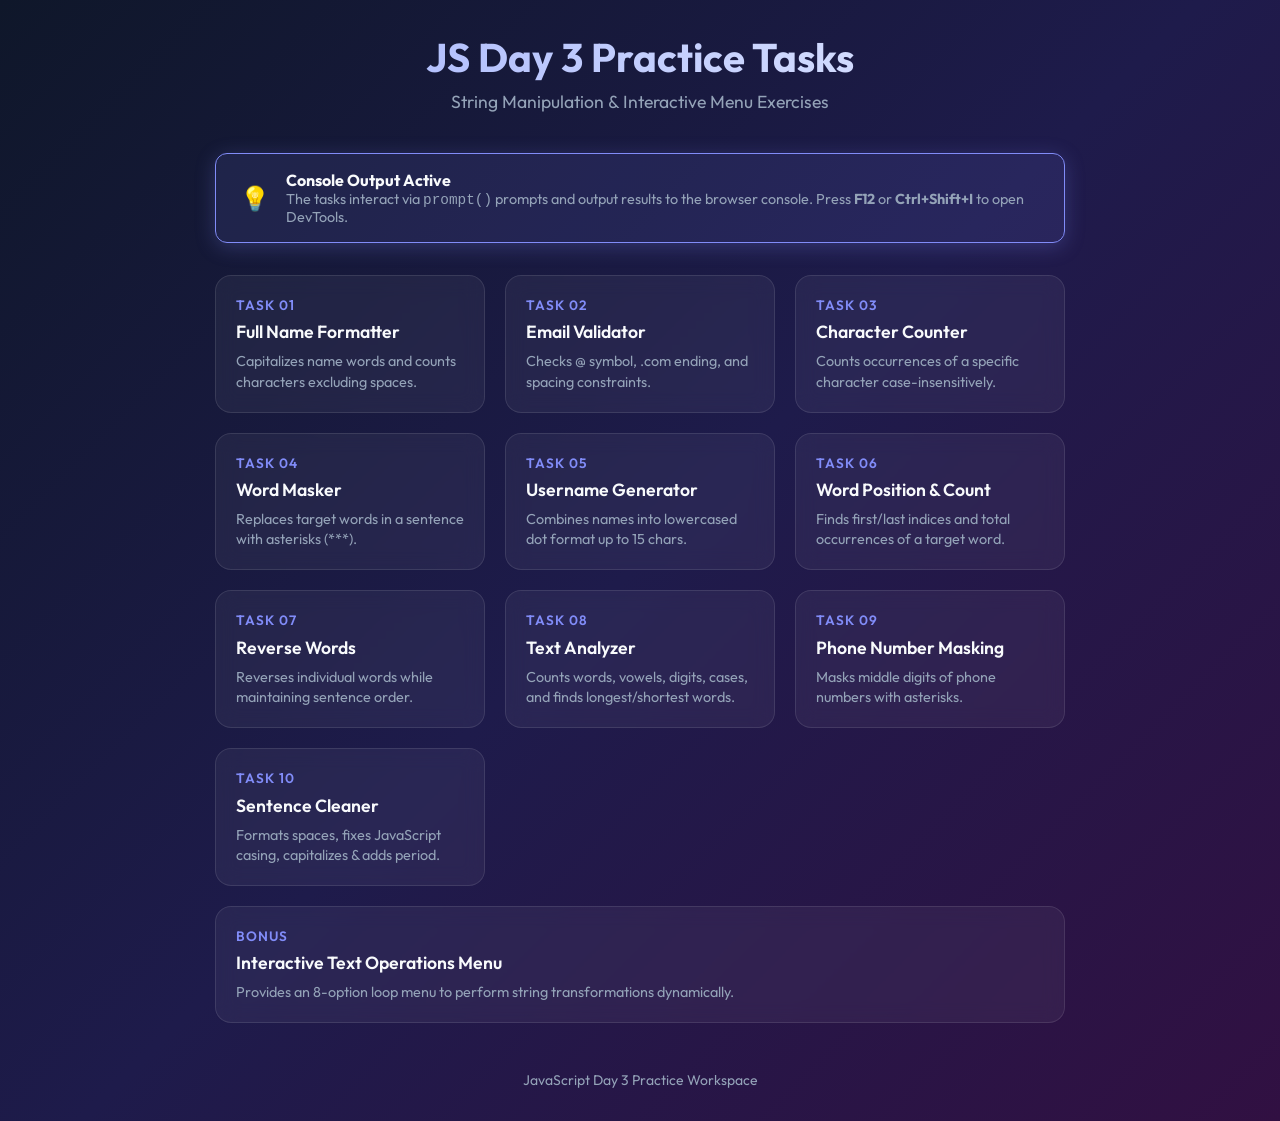
==== day 3/index.html @ b63903ec "Add files via upload" ====
<!DOCTYPE html>
<html lang="en">

<head>
  <meta charset="UTF-8">
  <meta name="viewport" content="width=device-width, initial-scale=1.0">
  <title>JavaScript Day 3 Tasks</title>
  <link rel="preconnect" href="https://fonts.googleapis.com">
  <link rel="preconnect" href="https://fonts.gstatic.com" crossorigin>
  <link href="https://fonts.googleapis.com/css2?family=Outfit:wght@300;400;600;700&display=swap" rel="stylesheet">
  <style>
    :root {
      --bg-gradient: linear-gradient(135deg, #0f172a 0%, #1e1b4b 50%, #311042 100%);
      --card-bg: rgba(255, 255, 255, 0.05);
      --card-border: rgba(255, 255, 255, 0.1);
      --text-main: #f8fafc;
      --text-muted: #94a3b8;
      --accent: #818cf8;
      --accent-glow: rgba(129, 140, 248, 0.25);
    }

    * {
      box-sizing: border-box;
      margin: 0;
      padding: 0;
    }

    body {
      font-family: 'Outfit', sans-serif;
      background: var(--bg-gradient);
      min-height: 100vh;
      color: var(--text-main);
      display: flex;
      flex-direction: column;
      align-items: center;
      padding: 2rem 1rem;
    }

    .container {
      max-width: 850px;
      width: 100%;
    }

    header {
      text-align: center;
      margin-bottom: 2.5rem;
    }

    h1 {
      font-size: 2.5rem;
      font-weight: 700;
      background: linear-gradient(90deg, #a5b4fc, #e0e7ff);
      -webkit-background-clip: text;
      -webkit-text-fill-color: transparent;
      margin-bottom: 0.5rem;
    }

    .subtitle {
      color: var(--text-muted);
      font-size: 1.1rem;
    }

    .notice-card {
      background: rgba(129, 140, 248, 0.1);
      border: 1px solid var(--accent);
      border-radius: 12px;
      padding: 1rem 1.5rem;
      margin-bottom: 2rem;
      display: flex;
      align-items: center;
      gap: 1rem;
      box-shadow: 0 4px 20px var(--accent-glow);
    }

    .notice-card span {
      font-size: 1.5rem;
    }

    .tasks-grid {
      display: grid;
      grid-template-columns: repeat(auto-fit, minmax(250px, 1fr));
      gap: 1.25rem;
    }

    .task-card {
      background: var(--card-bg);
      border: 1px solid var(--card-border);
      backdrop-filter: blur(10px);
      border-radius: 16px;
      padding: 1.25rem;
      transition: transform 0.2s ease, border-color 0.2s ease;
    }

    .task-card:hover {
      transform: translateY(-4px);
      border-color: var(--accent);
    }

    .task-number {
      font-size: 0.85rem;
      font-weight: 600;
      color: var(--accent);
      text-transform: uppercase;
      letter-spacing: 1px;
      margin-bottom: 0.4rem;
    }

    .task-title {
      font-size: 1.1rem;
      font-weight: 600;
      margin-bottom: 0.5rem;
    }

    .task-desc {
      font-size: 0.9rem;
      color: var(--text-muted);
      line-height: 1.4;
    }

    footer {
      margin-top: 3rem;
      color: var(--text-muted);
      font-size: 0.875rem;
      text-align: center;
    }
  </style>
</head>

<body>
  <div class="container">
    <header>
      <h1 id="mainTitle">JS Day 3 Practice Tasks</h1>
      <p class="subtitle">String Manipulation & Interactive Menu Exercises</p>
    </header>

    <div class="notice-card">
      <span>💡</span>
      <div>
        <strong>Console Output Active</strong>
        <p style="font-size: 0.9rem; color: var(--text-muted);">
          The tasks interact via <code>prompt()</code> prompts and output results to the browser console. Press <strong>F12</strong> or <strong>Ctrl+Shift+I</strong> to open DevTools.
        </p>
      </div>
    </div>

    <div class="tasks-grid">
      <div class="task-card">
        <div class="task-number">Task 01</div>
        <div class="task-title">Full Name Formatter</div>
        <div class="task-desc">Capitalizes name words and counts characters excluding spaces.</div>
      </div>
      <div class="task-card">
        <div class="task-number">Task 02</div>
        <div class="task-title">Email Validator</div>
        <div class="task-desc">Checks @ symbol, .com ending, and spacing constraints.</div>
      </div>
      <div class="task-card">
        <div class="task-number">Task 03</div>
        <div class="task-title">Character Counter</div>
        <div class="task-desc">Counts occurrences of a specific character case-insensitively.</div>
      </div>
      <div class="task-card">
        <div class="task-number">Task 04</div>
        <div class="task-title">Word Masker</div>
        <div class="task-desc">Replaces target words in a sentence with asterisks (***).</div>
      </div>
      <div class="task-card">
        <div class="task-number">Task 05</div>
        <div class="task-title">Username Generator</div>
        <div class="task-desc">Combines names into lowercased dot format up to 15 chars.</div>
      </div>
      <div class="task-card">
        <div class="task-number">Task 06</div>
        <div class="task-title">Word Position & Count</div>
        <div class="task-desc">Finds first/last indices and total occurrences of a target word.</div>
      </div>
      <div class="task-card">
        <div class="task-number">Task 07</div>
        <div class="task-title">Reverse Words</div>
        <div class="task-desc">Reverses individual words while maintaining sentence order.</div>
      </div>
      <div class="task-card">
        <div class="task-number">Task 08</div>
        <div class="task-title">Text Analyzer</div>
        <div class="task-desc">Counts words, vowels, digits, cases, and finds longest/shortest words.</div>
      </div>
      <div class="task-card">
        <div class="task-number">Task 09</div>
        <div class="task-title">Phone Number Masking</div>
        <div class="task-desc">Masks middle digits of phone numbers with asterisks.</div>
      </div>
      <div class="task-card">
        <div class="task-number">Task 10</div>
        <div class="task-title">Sentence Cleaner</div>
        <div class="task-desc">Formats spaces, fixes JavaScript casing, capitalizes & adds period.</div>
      </div>
      <div class="task-card" style="grid-column: 1 / -1;">
        <div class="task-number">Bonus</div>
        <div class="task-title">Interactive Text Operations Menu</div>
        <div class="task-desc">Provides an 8-option loop menu to perform string transformations dynamically.</div>
      </div>
    </div>

    <footer>
      JavaScript Day 3 Practice Workspace
    </footer>
  </div>

  <script src="day3.js"></script>
</body>

</html>
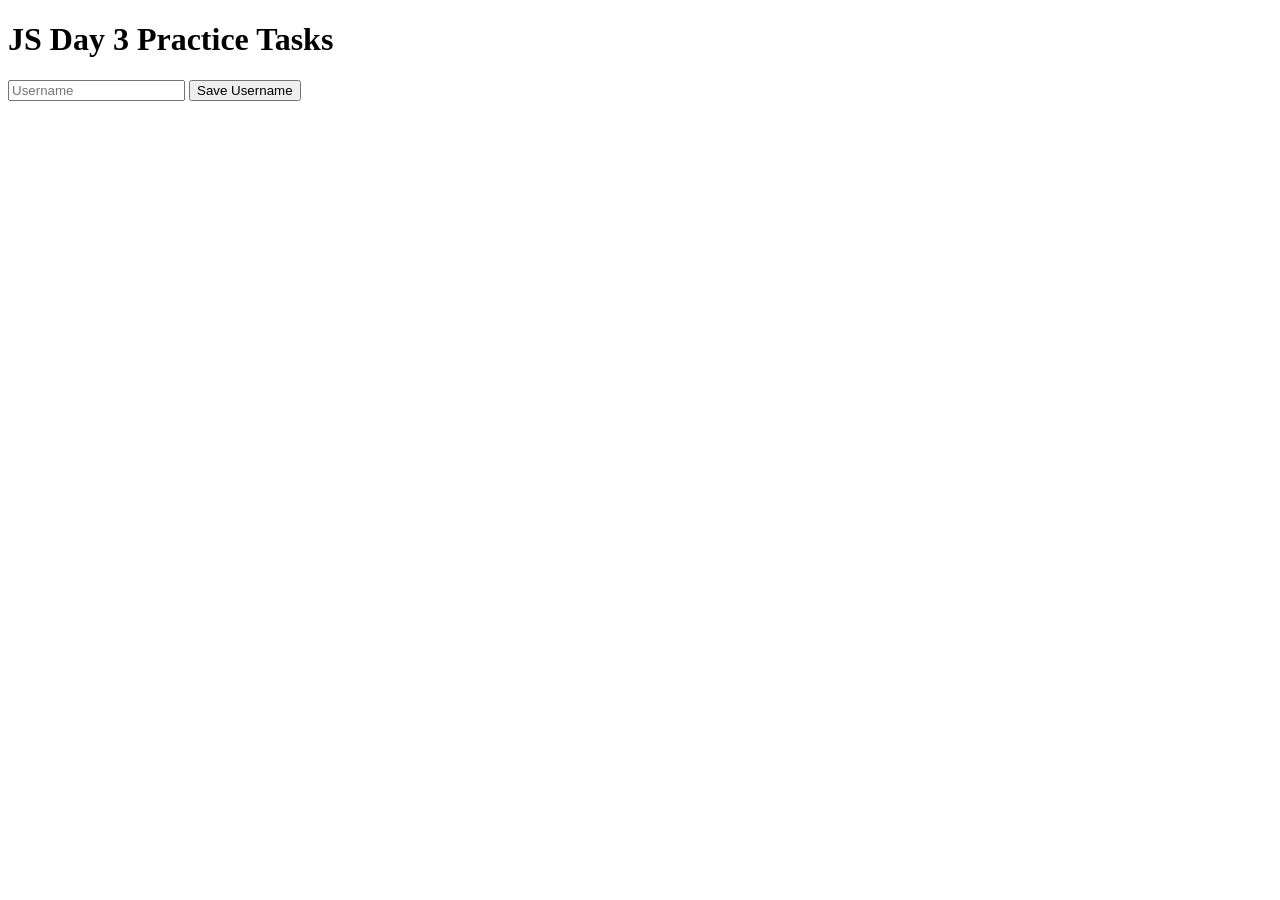
==== commit b869839f: "Update index.html" ====
--- a/day 3/index.html
+++ b/day 3/index.html
@@ -3,210 +3,15 @@
 
 <head>
   <meta charset="UTF-8">
-  <meta name="viewport" content="width=device-width, initial-scale=1.0">
-  <title>JavaScript Day 3 Tasks</title>
-  <link rel="preconnect" href="https://fonts.googleapis.com">
-  <link rel="preconnect" href="https://fonts.gstatic.com" crossorigin>
-  <link href="https://fonts.googleapis.com/css2?family=Outfit:wght@300;400;600;700&display=swap" rel="stylesheet">
-  <style>
-    :root {
-      --bg-gradient: linear-gradient(135deg, #0f172a 0%, #1e1b4b 50%, #311042 100%);
-      --card-bg: rgba(255, 255, 255, 0.05);
-      --card-border: rgba(255, 255, 255, 0.1);
-      --text-main: #f8fafc;
-      --text-muted: #94a3b8;
-      --accent: #818cf8;
-      --accent-glow: rgba(129, 140, 248, 0.25);
-    }
-
-    * {
-      box-sizing: border-box;
-      margin: 0;
-      padding: 0;
-    }
-
-    body {
-      font-family: 'Outfit', sans-serif;
-      background: var(--bg-gradient);
-      min-height: 100vh;
-      color: var(--text-main);
-      display: flex;
-      flex-direction: column;
-      align-items: center;
-      padding: 2rem 1rem;
-    }
-
-    .container {
-      max-width: 850px;
-      width: 100%;
-    }
-
-    header {
-      text-align: center;
-      margin-bottom: 2.5rem;
-    }
-
-    h1 {
-      font-size: 2.5rem;
-      font-weight: 700;
-      background: linear-gradient(90deg, #a5b4fc, #e0e7ff);
-      -webkit-background-clip: text;
-      -webkit-text-fill-color: transparent;
-      margin-bottom: 0.5rem;
-    }
-
-    .subtitle {
-      color: var(--text-muted);
-      font-size: 1.1rem;
-    }
-
-    .notice-card {
-      background: rgba(129, 140, 248, 0.1);
-      border: 1px solid var(--accent);
-      border-radius: 12px;
-      padding: 1rem 1.5rem;
-      margin-bottom: 2rem;
-      display: flex;
-      align-items: center;
-      gap: 1rem;
-      box-shadow: 0 4px 20px var(--accent-glow);
-    }
-
-    .notice-card span {
-      font-size: 1.5rem;
-    }
-
-    .tasks-grid {
-      display: grid;
-      grid-template-columns: repeat(auto-fit, minmax(250px, 1fr));
-      gap: 1.25rem;
-    }
-
-    .task-card {
-      background: var(--card-bg);
-      border: 1px solid var(--card-border);
-      backdrop-filter: blur(10px);
-      border-radius: 16px;
-      padding: 1.25rem;
-      transition: transform 0.2s ease, border-color 0.2s ease;
-    }
-
-    .task-card:hover {
-      transform: translateY(-4px);
-      border-color: var(--accent);
-    }
-
-    .task-number {
-      font-size: 0.85rem;
-      font-weight: 600;
-      color: var(--accent);
-      text-transform: uppercase;
-      letter-spacing: 1px;
-      margin-bottom: 0.4rem;
-    }
-
-    .task-title {
-      font-size: 1.1rem;
-      font-weight: 600;
-      margin-bottom: 0.5rem;
-    }
-
-    .task-desc {
-      font-size: 0.9rem;
-      color: var(--text-muted);
-      line-height: 1.4;
-    }
-
-    footer {
-      margin-top: 3rem;
-      color: var(--text-muted);
-      font-size: 0.875rem;
-      text-align: center;
-    }
-  </style>
+  <title>JS Day 3 Tasks</title>
 </head>
 
 <body>
-  <div class="container">
-    <header>
-      <h1 id="mainTitle">JS Day 3 Practice Tasks</h1>
-      <p class="subtitle">String Manipulation & Interactive Menu Exercises</p>
-    </header>
-
-    <div class="notice-card">
-      <span>💡</span>
-      <div>
-        <strong>Console Output Active</strong>
-        <p style="font-size: 0.9rem; color: var(--text-muted);">
-          The tasks interact via <code>prompt()</code> prompts and output results to the browser console. Press <strong>F12</strong> or <strong>Ctrl+Shift+I</strong> to open DevTools.
-        </p>
-      </div>
-    </div>
-
-    <div class="tasks-grid">
-      <div class="task-card">
-        <div class="task-number">Task 01</div>
-        <div class="task-title">Full Name Formatter</div>
-        <div class="task-desc">Capitalizes name words and counts characters excluding spaces.</div>
-      </div>
-      <div class="task-card">
-        <div class="task-number">Task 02</div>
-        <div class="task-title">Email Validator</div>
-        <div class="task-desc">Checks @ symbol, .com ending, and spacing constraints.</div>
-      </div>
-      <div class="task-card">
-        <div class="task-number">Task 03</div>
-        <div class="task-title">Character Counter</div>
-        <div class="task-desc">Counts occurrences of a specific character case-insensitively.</div>
-      </div>
-      <div class="task-card">
-        <div class="task-number">Task 04</div>
-        <div class="task-title">Word Masker</div>
-        <div class="task-desc">Replaces target words in a sentence with asterisks (***).</div>
-      </div>
-      <div class="task-card">
-        <div class="task-number">Task 05</div>
-        <div class="task-title">Username Generator</div>
-        <div class="task-desc">Combines names into lowercased dot format up to 15 chars.</div>
-      </div>
-      <div class="task-card">
-        <div class="task-number">Task 06</div>
-        <div class="task-title">Word Position & Count</div>
-        <div class="task-desc">Finds first/last indices and total occurrences of a target word.</div>
-      </div>
-      <div class="task-card">
-        <div class="task-number">Task 07</div>
-        <div class="task-title">Reverse Words</div>
-        <div class="task-desc">Reverses individual words while maintaining sentence order.</div>
-      </div>
-      <div class="task-card">
-        <div class="task-number">Task 08</div>
-        <div class="task-title">Text Analyzer</div>
-        <div class="task-desc">Counts words, vowels, digits, cases, and finds longest/shortest words.</div>
-      </div>
-      <div class="task-card">
-        <div class="task-number">Task 09</div>
-        <div class="task-title">Phone Number Masking</div>
-        <div class="task-desc">Masks middle digits of phone numbers with asterisks.</div>
-      </div>
-      <div class="task-card">
-        <div class="task-number">Task 10</div>
-        <div class="task-title">Sentence Cleaner</div>
-        <div class="task-desc">Formats spaces, fixes JavaScript casing, capitalizes & adds period.</div>
-      </div>
-      <div class="task-card" style="grid-column: 1 / -1;">
-        <div class="task-number">Bonus</div>
-        <div class="task-title">Interactive Text Operations Menu</div>
-        <div class="task-desc">Provides an 8-option loop menu to perform string transformations dynamically.</div>
-      </div>
-    </div>
-
-    <footer>
-      JavaScript Day 3 Practice Workspace
-    </footer>
-  </div>
-
-  <script src="day3.js"></script>
+  <h1 id="mainTitle">JS Day 3 Practice Tasks</h1>
+  <input type="text" id="username" placeholder="Username">
+  <button onclick="saveUsername()">Save Username</button>
+  <div id="result"></div>
+  <script src="day2.js"></script>
 </body>
 
 </html>
